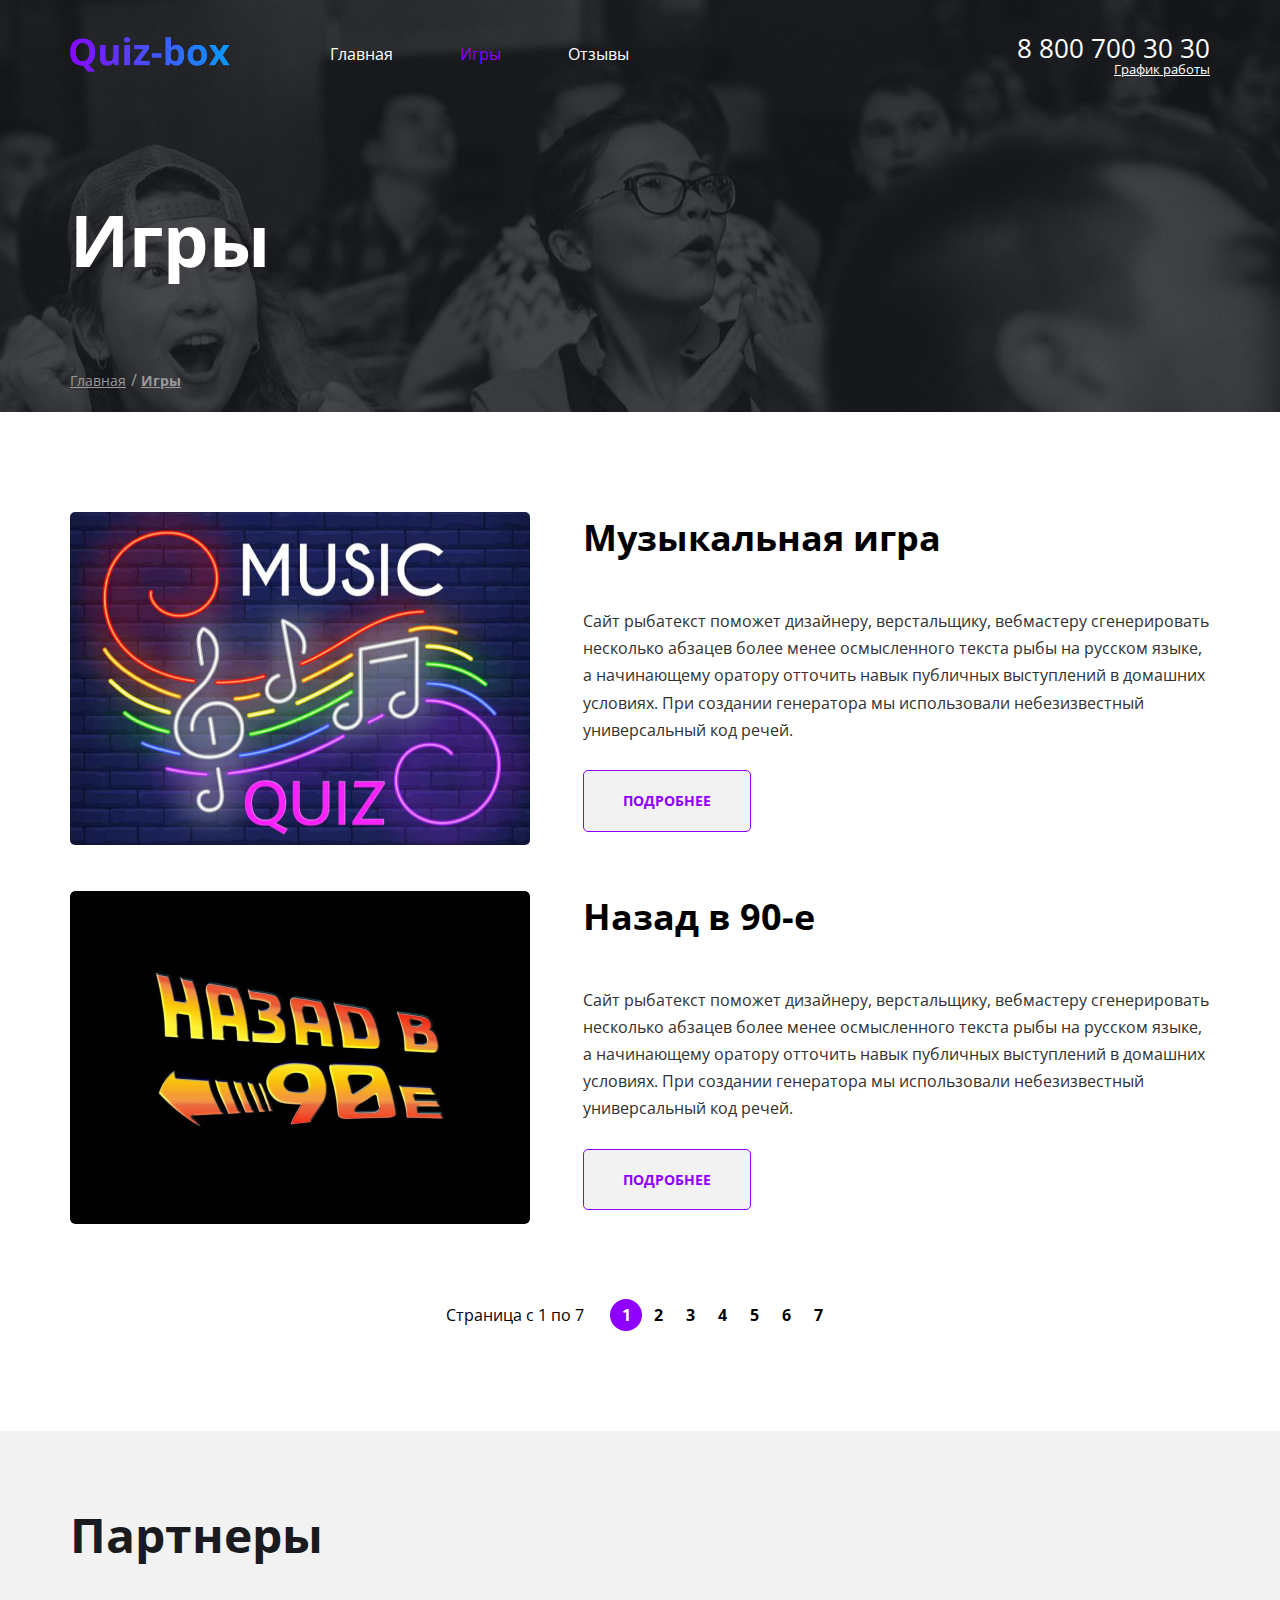
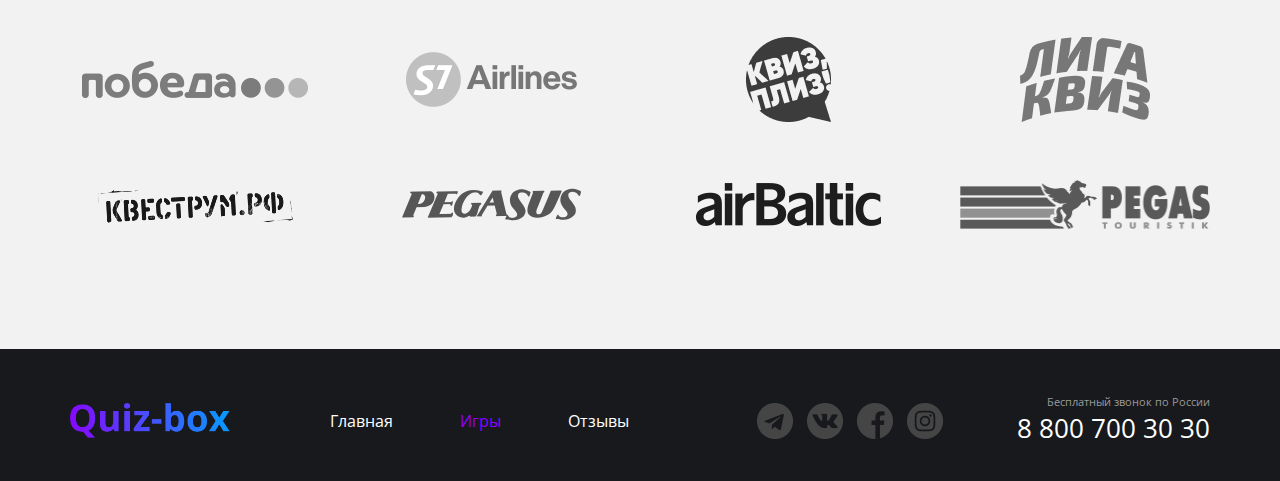
==== games.html @ 976be6cf "Add files via upload" ====
<!DOCTYPE html>
<html lang="ru">
<head>
    <meta charset="UTF-8">
    <meta http-equiv="X-UA-Compatible" content="IE=edge">
    <meta name="viewport" content="width=1200, initial-scale=1.0">
    <title>Quiz-box | Games page</title>
    <link rel="preconnect" href="https://fonts.googleapis.com">
    <link rel="preconnect" href="https://fonts.gstatic.com" crossorigin>
    <link href="https://fonts.googleapis.com/css2?family=Open+Sans:wght@400;700&display=swap" rel="stylesheet">
    <link rel="stylesheet" href="./style/main.css">
</head>
<body>
    <div class="wrapper">
        <section class="top-line">
            <div class="container top-line__container">
                <header class="header">
                    <div class="header__col">
                        <a href="./index.html" class="logo">
                            <img src="./image/logo/logo.png" alt="logo company" class="logo__img">
                        </a>
                        <nav class="menu">
                            <ul class="menu__list">
                                <li class="menu__item">
                                    <a href="./index.html" class="menu__link">Главная</a>
                                </li>
                                <li class="menu__item menu__item--active">
                                    <a href="./games.html" class="menu__link">Игры</a>
                                </li>
                                <li class="menu__item">
                                    <a href="#" class="menu__link">Отзывы</a>
                                </li>
                            </ul>
                        </nav>
                    </div>
                    <div class="header__col header__col--align-right">
                        <address class="contacts">
                            <a href="tel:+78007003030" class="contacts__phone">8 800 700 30 30</a>
                            <div class="contacts__info">График работы</div>
                        </address>
                    </div>
                </header>
                <h1 class="games__title">Игры</h1>
                <nav class="breadcrumbs">
                    <ul class="breadcrumbs__list">
                        <li class="breadcrumbs__item">
                            <a href="./index.html" class="breadcrumbs__link">Главная</a>
                        </li>
                        <li class="breadcrumbs__item breadcrumbs__item--active">
                            <a href="#" class="breadcrumbs__link">Игры</a>
                        </li>
                    </ul>
                </nav>
            </div>
        </section>
        <main class="page__content">
            <div class="container">
                <ul class="games">
                    <li class="games__item">
                        <a href="#" class="game">
                            <div class="game__img">
                                <img src="./image/music_quiz_big.png" class="game__img-elem" alt="music quiz">
                            </div>
                            <div class="game__content">
                                <h2 class="game__title">
                                    Музыкальная игра
                                </h2>
                                <div class="game__desc">
                                    <p>
                                        Сайт рыбатекст поможет дизайнеру, верстальщику, вебмастеру сгенерировать несколько абзацев более менее осмысленного текста рыбы на русском языке, а начинающему оратору отточить навык публичных выступлений в домашних условиях. При создании генератора мы использовали небезизвестный универсальный код речей.
                                    </p>
                                <div href="#" class="button__white game__button">Подробнее</div>
                                </div>
                            </div>
                        </a>
                    </li>
                    <li class="games__item game">
                        <a href="#" class="game">
                            <div class="game__img">
                                <img src="./image/90_big.png" class="game__img-elem" alt="back 90e">
                            </div>
                            <div class="game__content">
                                <h2 class="game__title">
                                    Назад в 90-е
                                </h2>
                                <div class="game__desc">
                                    <p>
                                        Сайт рыбатекст поможет дизайнеру, верстальщику, вебмастеру сгенерировать несколько абзацев более менее осмысленного текста рыбы на русском языке, а начинающему оратору отточить навык публичных выступлений в домашних условиях. При создании генератора мы использовали небезизвестный универсальный код речей.
                                    </p>
                                <div href="#" class="button__white game__button">Подробнее</div>
                            </div>
                            </div>
                        </a>
                    </li>
                </ul>
                <div class="pagination pagination--theme-dark">
                    <div class="last__pagination">Страница с 1 по 7</div>
                    <ul class="pagination__list">
                        <li class="pagination__item pagination__item--active">
                            <span class="pagination__item--item">1</span>
                        </li>
                        <li class="pagination__item">
                            <span class="pagination__item--item">2</span>
                        </li>
                        <li class="pagination__item">
                            <span class="pagination__item--item">3</span>
                        </li>
                        <li class="pagination__item">
                            <span class="pagination__item--item">4</span>
                        </li>
                        <li class="pagination__item">
                            <span class="pagination__item--item">5</span>
                        </li>
                        <li class="pagination__item">
                            <span class="pagination__item--item">6</span>
                        </li>
                        <li class="pagination__item">
                            <span class="pagination__item--item">7</span>
                        </li>
                    </ul>
                </div>
            </div>
        </main>
        <section class="inner-section">
            <div class="container">
                <h2 class="inner-section__title">Партнеры</h2>
                <ul class="partners">
                    <li class="partners__item">
                        <a href="#" class="partners__link">
                            <img src="./image/partners/pobeda.png" alt="pobeda logo">
                        </a>
                    </li>
                    <li class="partners__item">
                        <a href="#" class="partners__link">
                            <img src="./image/partners/s7.png" alt="s7 logo">
                        </a>
                    </li>
                    <li class="partners__item">
                        <a href="#" class="partners__link">
                            <img src="./image/partners/quizpliz.png" alt="quizpliz logo">
                        </a>
                    </li>
                    <li class="partners__item">
                        <a href="#" class="partners__link">
                            <img src="./image/partners/ligaquiz.png" alt="ligaquiz logo">
                        </a>
                    </li>
                    <li class="partners__item">
                        <a href="#" class="partners__link">
                            <img src="./image/partners/kvestroom.png" alt="kvestroom logo">
                        </a>
                    </li>
                    <li class="partners__item">
                        <a href="#" class="partners__link">
                            <img src="./image/partners/pegasus.png" alt="pegasus logo">
                        </a>
                    </li>
                    <li class="partners__item">
                        <a href="#" class="partners__link">
                            <img src="./image/partners/airbaltic.png" alt="airbaltic logo">
                        </a>
                    </li>
                    <li class="partners__item">
                        <a href="#" class="partners__link">
                            <img src="./image/partners/pegas.png" alt="pegas logo">
                        </a>
                    </li>
                </ul>
            </div>
        </section>
        <footer class="inner-footer">
            <div class="container inner-footer__container">
                <div class="footer">
                    <div class="footer__col">
                    <a href="./index.html" class="logo">
                        <img src="./image/logo/logo.png" alt="logo company" class="logo__img">
                    </a>
                    <nav class="menu__footer">
                        <ul class="menu__list">
                            <li class="menu__item">
                                <a href="./index.html" class="menu__link">Главная</a>
                            </li>
                            <li class="menu__item menu__item--active">
                                <a href="./games.html" class="menu__link">Игры</a>
                            </li>
                            <li class="menu__item">
                                <a href="#" class="menu__link">Отзывы</a>
                            </li>
                        </ul>
                    </nav>
                </div>
                <div class="footer__col footer__col--align-right">
                    <div class="social">
                        <ul class="social__list">
                            <li class="social__item social__item--telegram">
                                <a href="#" class="social__link"></a>
                            </li>
                            <li class="social__item social__item--vk">
                                <a href="#" class="social__link"></a>
                            </li>
                            <li class="social__item social__item--facebook">
                                <a href="#" class="social__link"></a>
                            </li>
                            <li class="social__item social__item--instagram">
                                <a href="#" class="social__link"></a>
                            </li>
                        </ul>
                    </div>
                    <address class="contacts">
                        <div class="contacts__call">Бесплатный звонок по России</div>
                        <a href="tel:+78007003030" class="contacts__phone">8 800 700 30 30</a>
                    </address>
                </div>
            </div>
            </div>
        </footer>
</body>
</html>
---- style/main.css ----
@import url(./normalize.css);
@import url(./blocks/base.css);
@import url(./blocks/header.css);
@import url(./blocks/hello.css);
@import url(./blocks/offers.css);
@import url(./blocks/last.css);
@import url(./blocks/about.css);
@import url(./blocks/footer.css);
@import url(./blocks/games_page.css);
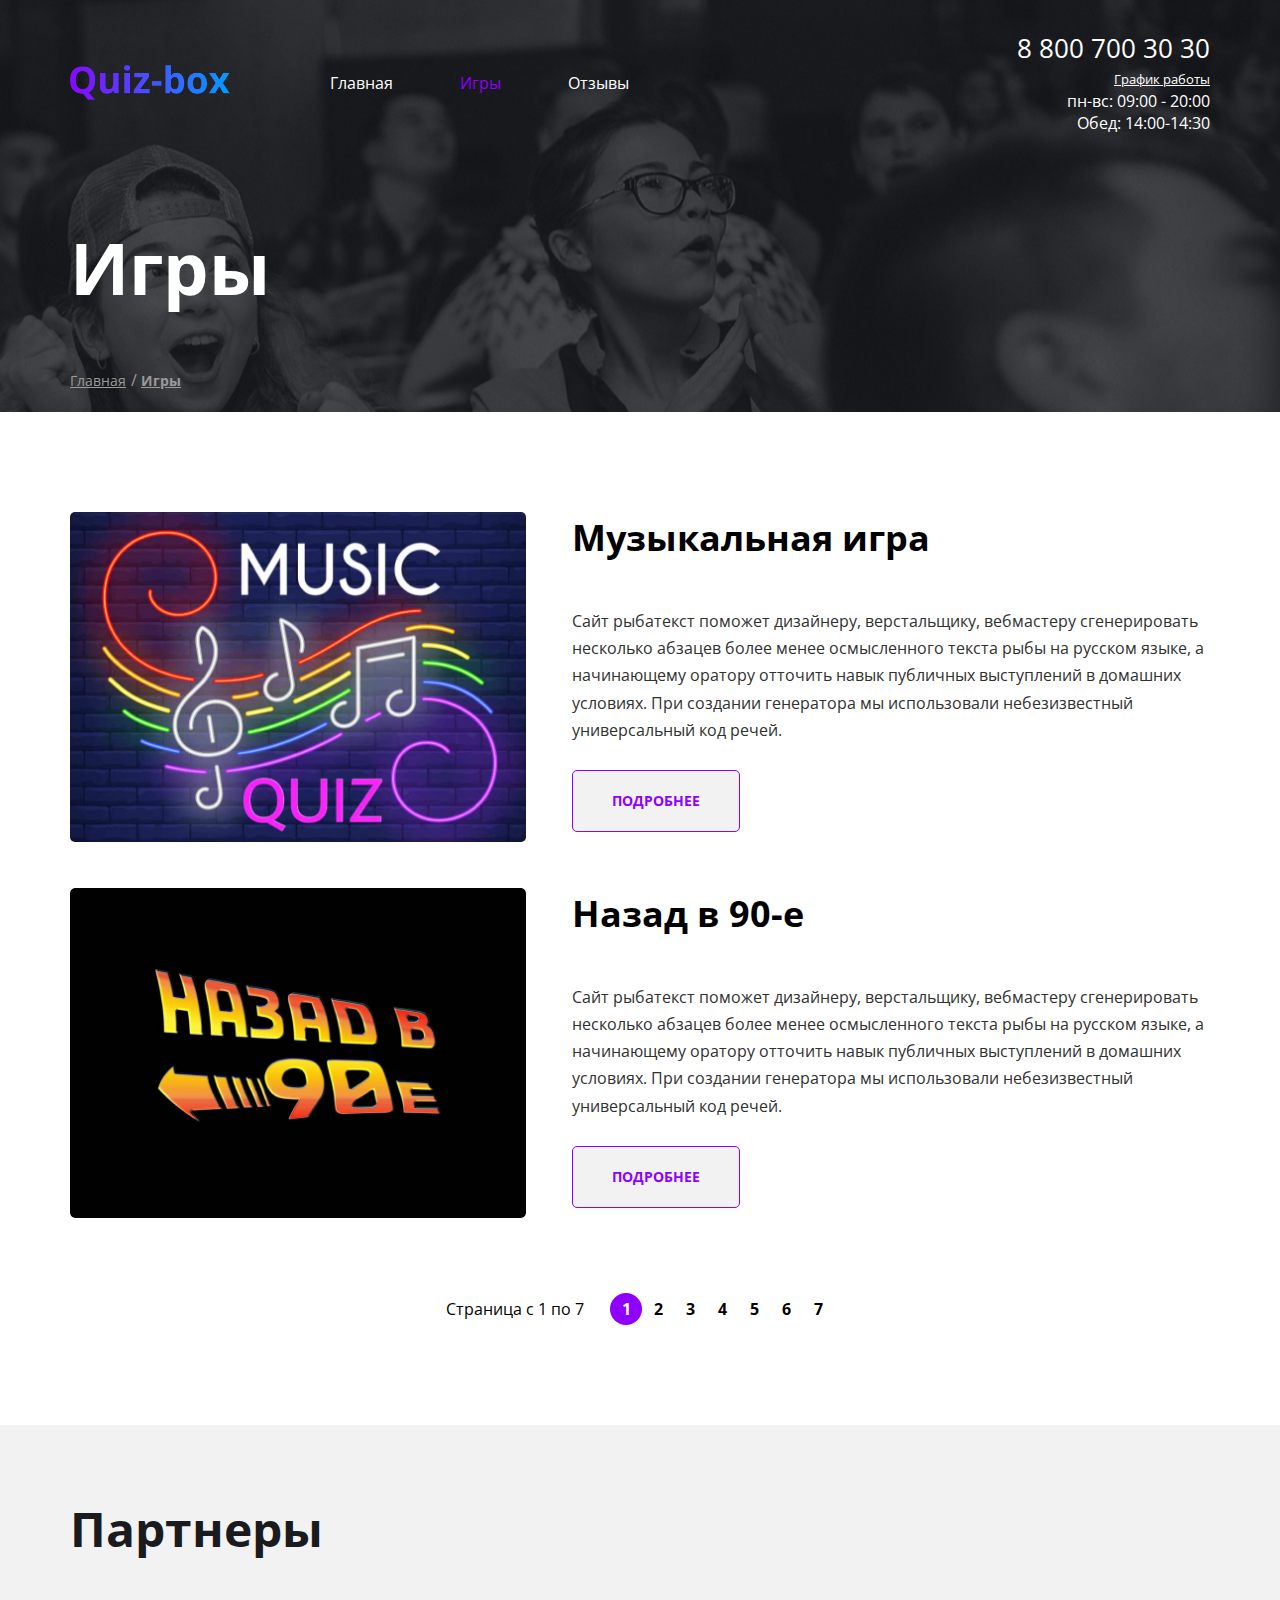
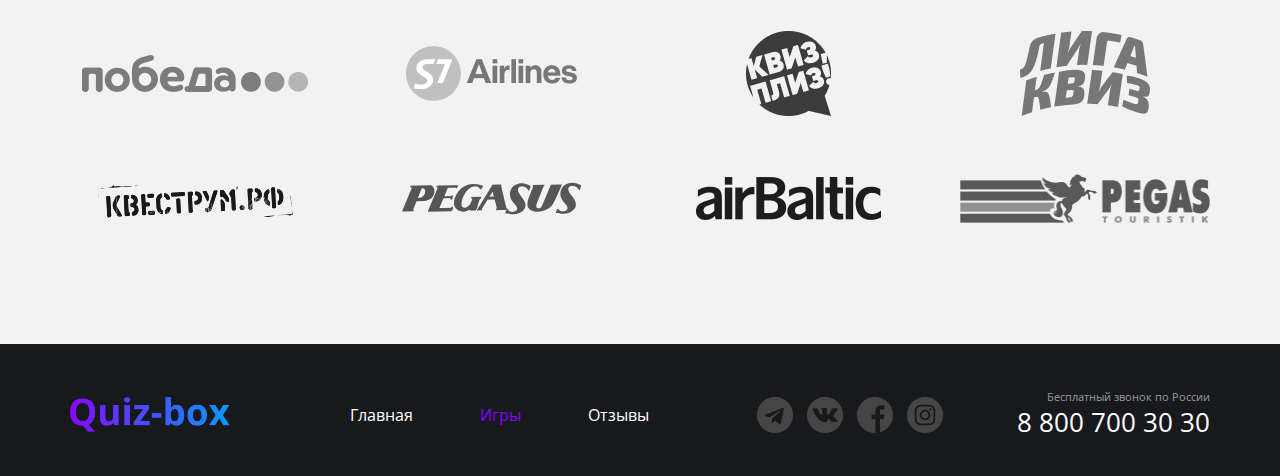
==== commit e00763ae: "Add files via upload" ====
--- a/games.html
+++ b/games.html
@@ -28,15 +28,24 @@
                                     <a href="./games.html" class="menu__link">Игры</a>
                                 </li>
                                 <li class="menu__item">
-                                    <a href="#" class="menu__link">Отзывы</a>
+                                    <a href="./reviews.html" class="menu__link">Отзывы</a>
                                 </li>
                             </ul>
                         </nav>
                     </div>
                     <div class="header__col header__col--align-right">
                         <address class="contacts">
+                            <div class="contacts__phone-wrap">
                             <a href="tel:+78007003030" class="contacts__phone">8 800 700 30 30</a>
-                            <div class="contacts__info">График работы</div>
+                            </div>
+                            <!-- выпадающее меню -->
+                            <div class="contacts__info-wrap">
+                                <a class="contacts__info">График работы</a>
+                                <div class="contacts__menu dropdown">
+                                    <div class="dropdown__days">пн-вс: 09:00 - 20:00</div>
+                                    <div class="dropdown__time">Обед: 14:00-14:30</div>
+                                </div>
+                            </div>
                         </address>
                     </div>
                 </header>
@@ -172,7 +181,7 @@
             <div class="container inner-footer__container">
                 <div class="footer">
                     <div class="footer__col">
-                    <a href="./index.html" class="logo">
+                    <a href="./index.html" class="logo footer__logo">
                         <img src="./image/logo/logo.png" alt="logo company" class="logo__img">
                     </a>
                     <nav class="menu__footer">
@@ -184,7 +193,7 @@
                                 <a href="./games.html" class="menu__link">Игры</a>
                             </li>
                             <li class="menu__item">
-                                <a href="#" class="menu__link">Отзывы</a>
+                                <a href="./reviews.html" class="menu__link">Отзывы</a>
                             </li>
                         </ul>
                     </nav>
@@ -214,5 +223,6 @@
             </div>
             </div>
         </footer>
+    </div>
 </body>
 </html>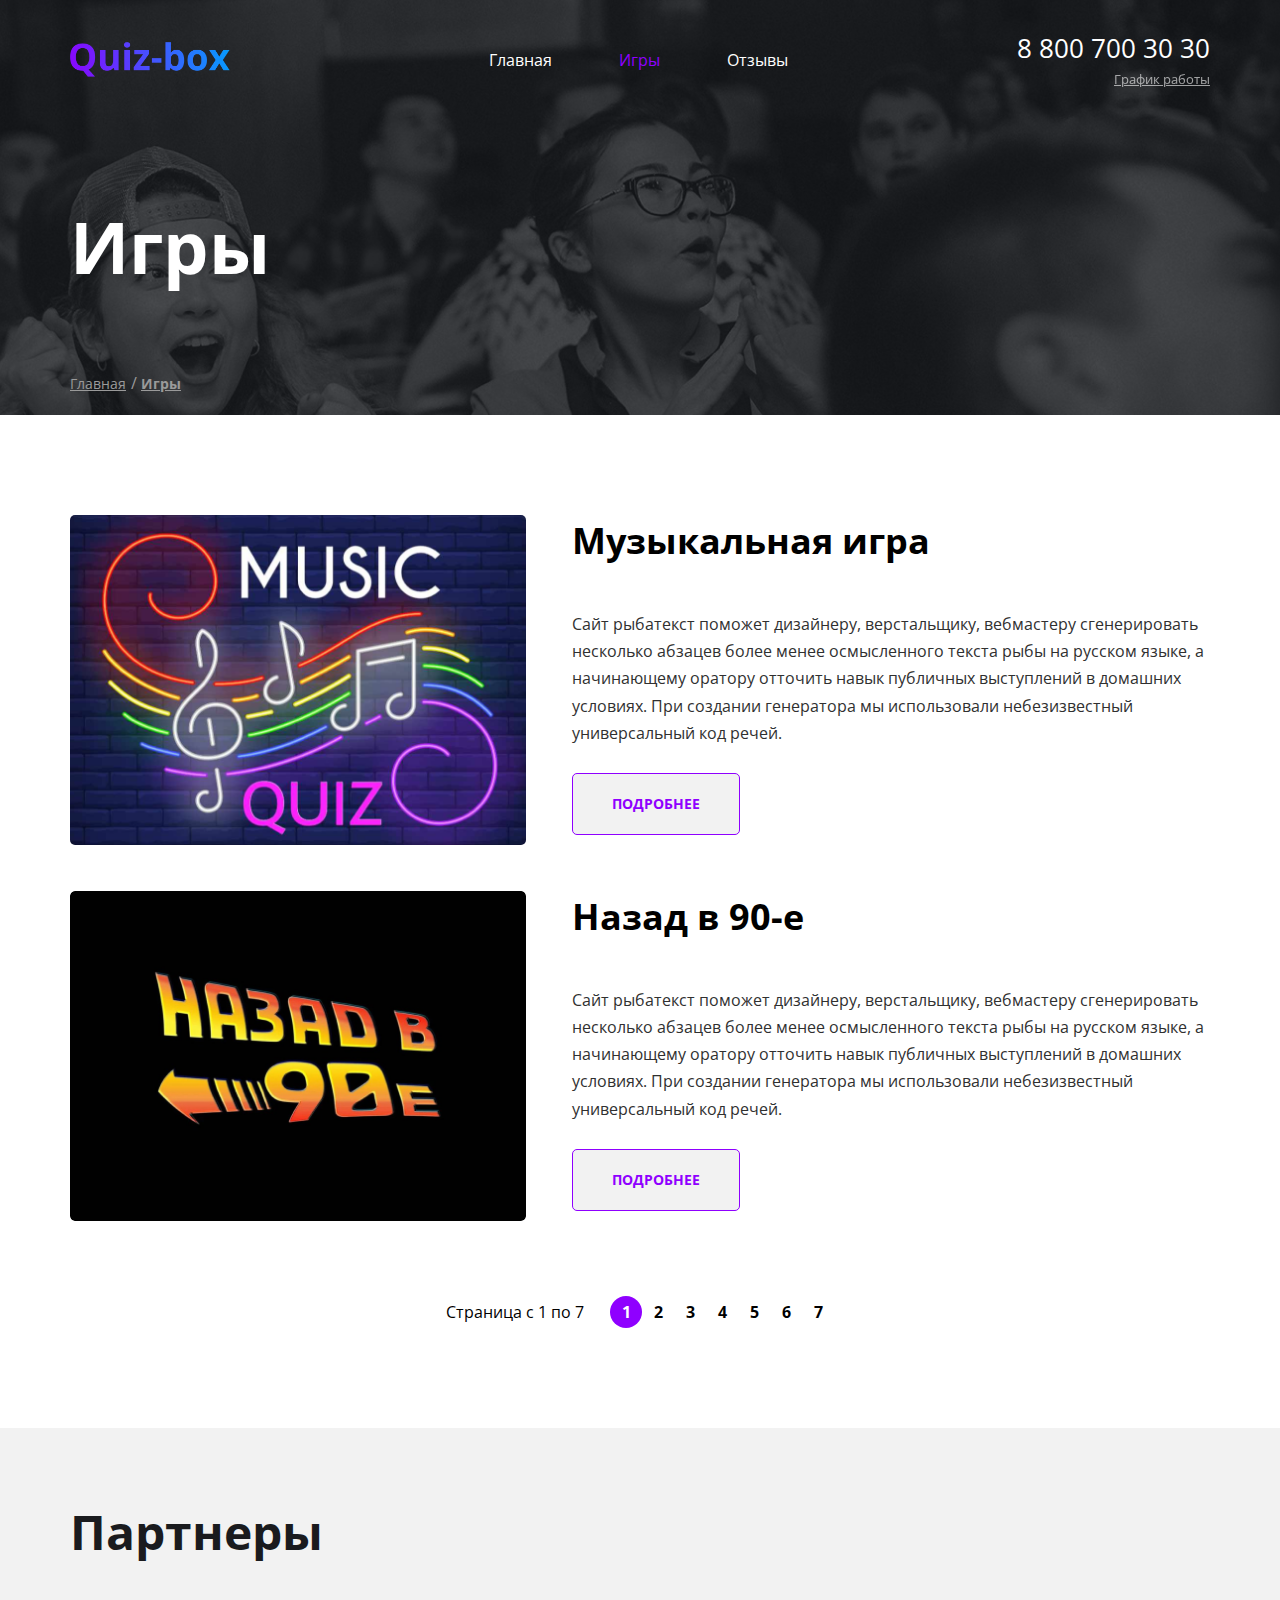
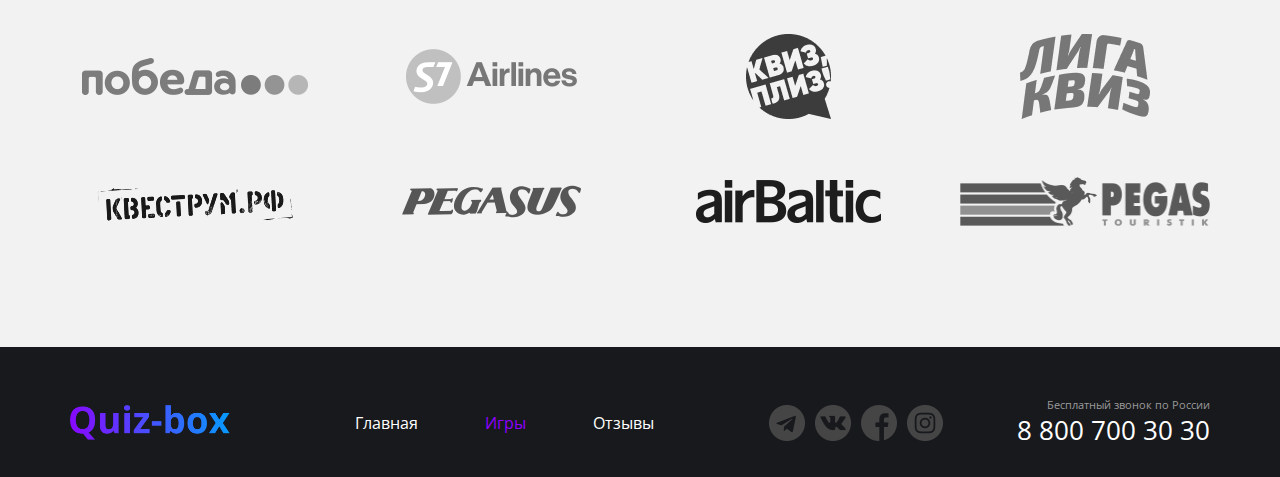
==== commit 379b5f6c: "Add files via upload" ====
--- a/games.html
+++ b/games.html
@@ -16,13 +16,13 @@
             <div class="container top-line__container">
                 <header class="header">
                     <div class="header__col">
-                        <a href="./index.html" class="logo">
+                        <a href="./main.html" class="logo">
                             <img src="./image/logo/logo.png" alt="logo company" class="logo__img">
                         </a>
                         <nav class="menu">
                             <ul class="menu__list">
                                 <li class="menu__item">
-                                    <a href="./index.html" class="menu__link">Главная</a>
+                                    <a href="./main.html" class="menu__link">Главная</a>
                                 </li>
                                 <li class="menu__item menu__item--active">
                                     <a href="./games.html" class="menu__link">Игры</a>
@@ -53,7 +53,7 @@
                 <nav class="breadcrumbs">
                     <ul class="breadcrumbs__list">
                         <li class="breadcrumbs__item">
-                            <a href="./index.html" class="breadcrumbs__link">Главная</a>
+                            <a href="./main.html" class="breadcrumbs__link">Главная</a>
                         </li>
                         <li class="breadcrumbs__item breadcrumbs__item--active">
                             <a href="#" class="breadcrumbs__link">Игры</a>
@@ -181,13 +181,13 @@
             <div class="container inner-footer__container">
                 <div class="footer">
                     <div class="footer__col">
-                    <a href="./index.html" class="logo footer__logo">
+                    <a href="./main.html" class="logo footer__logo">
                         <img src="./image/logo/logo.png" alt="logo company" class="logo__img">
                     </a>
                     <nav class="menu__footer">
                         <ul class="menu__list">
                             <li class="menu__item">
-                                <a href="./index.html" class="menu__link">Главная</a>
+                                <a href="./main.html" class="menu__link">Главная</a>
                             </li>
                             <li class="menu__item menu__item--active">
                                 <a href="./games.html" class="menu__link">Игры</a>
--- a/style/main.css
+++ b/style/main.css
@@ -6,4 +6,6 @@
 @import url(./blocks/last.css);
 @import url(./blocks/about.css);
 @import url(./blocks/footer.css);
-@import url(./blocks/games_page.css);+@import url(./blocks/games_page.css);
+@import url(./blocks/reviews_page.css);
+@import url(./blocks/welcome_page.css);